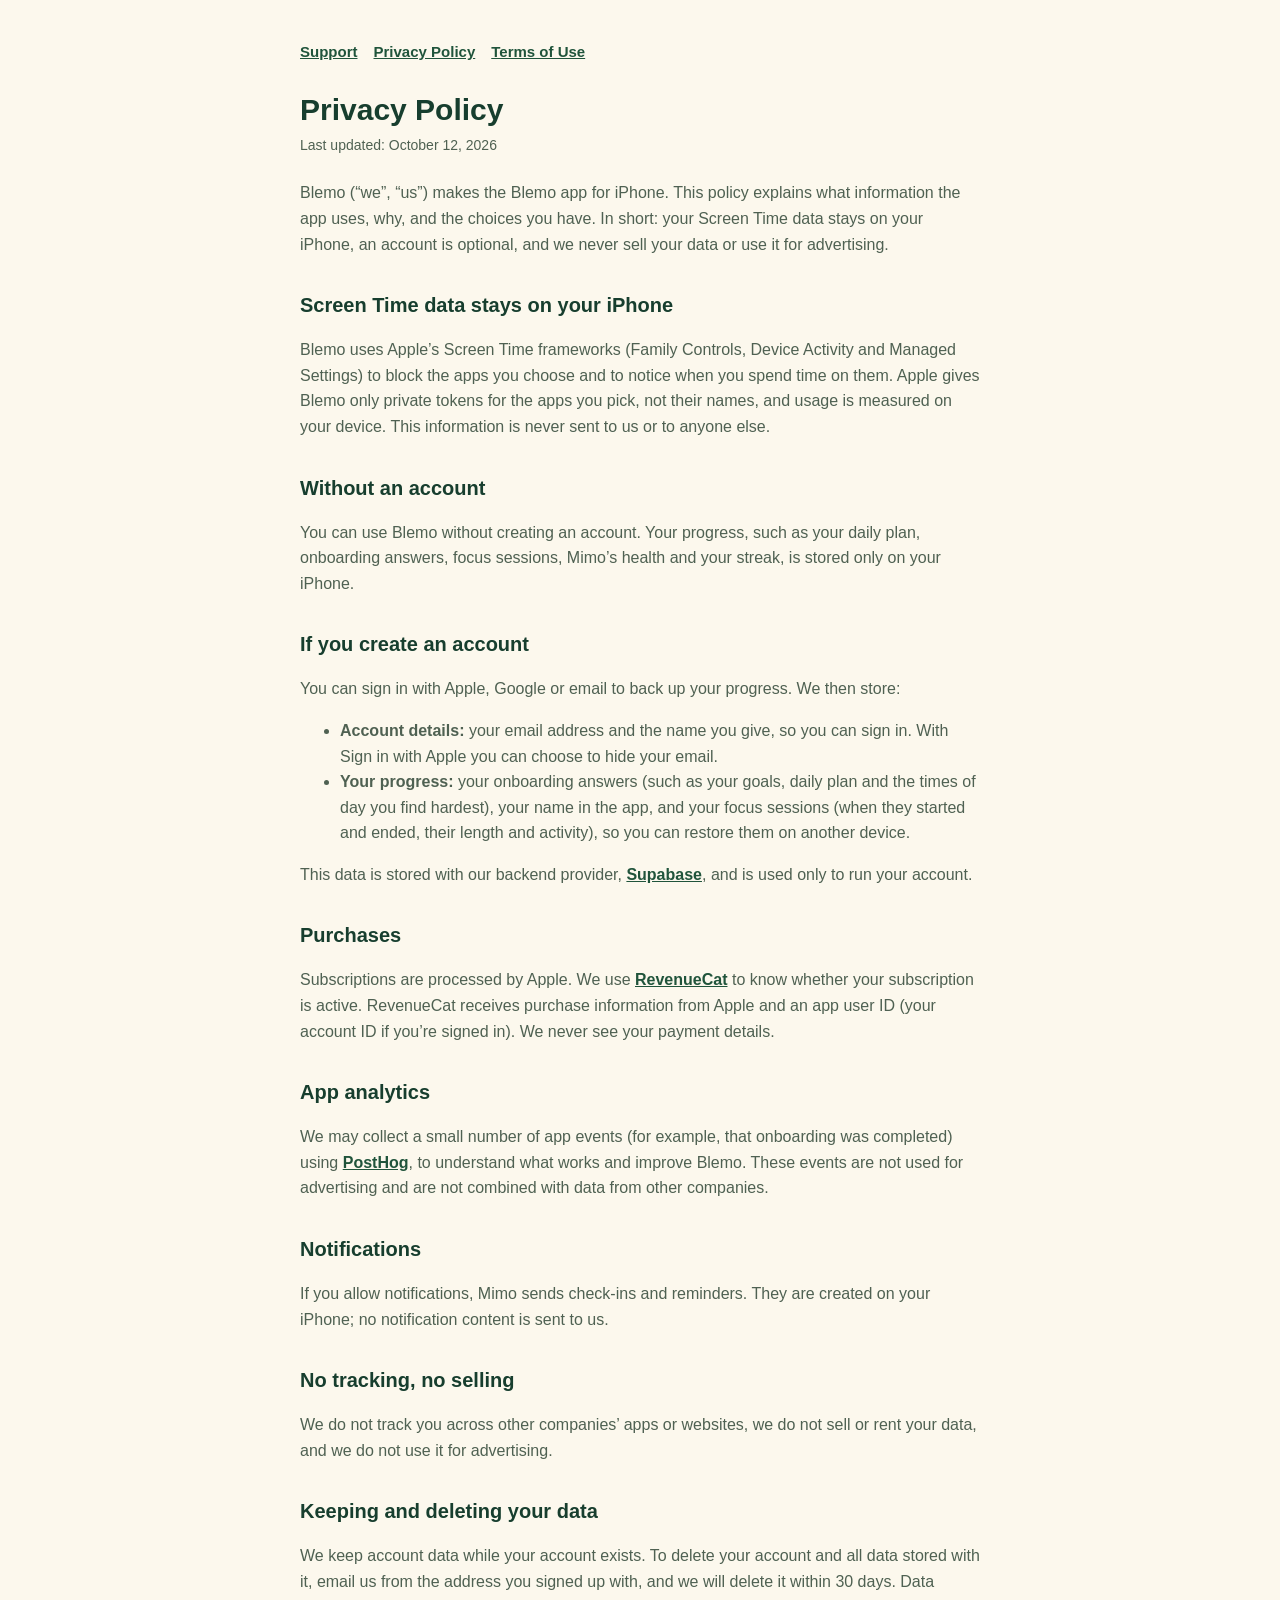
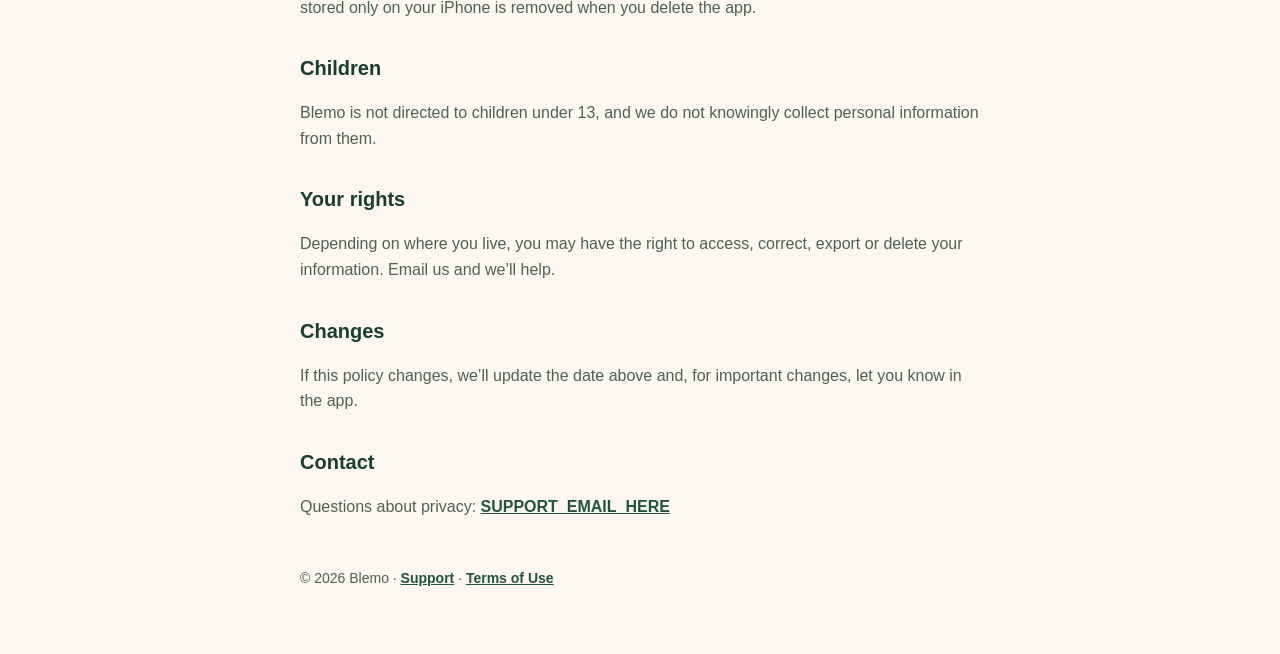
==== privacy/index.html @ 814dfb67 "Blemo support page and privacy policy Co-Authored-By: Claude Opus 5.5 <noreply@anthropic.com>" ====
<!doctype html>
<html lang="en">
<head>
<meta charset="utf-8">
<meta name="viewport" content="width=device-width, initial-scale=1">
<title>Blemo Privacy Policy</title>
<meta name="description" content="How Blemo handles your information.">
<link rel="stylesheet" href="../style.css">
</head>
<body>
<main>
  <nav><a href="../">Support</a><a href="./">Privacy Policy</a><a href="https://www.apple.com/legal/internet-services/itunes/dev/stdeula/">Terms of Use</a></nav>
  <h1>Privacy Policy</h1>
  <p class="updated">Last updated: October 12, 2026</p>

  <p>Blemo (“we”, “us”) makes the Blemo app for iPhone. This policy explains what information the app uses, why, and the choices you have. In short: your Screen Time data stays on your iPhone, an account is optional, and we never sell your data or use it for advertising.</p>

  <h2>Screen Time data stays on your iPhone</h2>
  <p>Blemo uses Apple’s Screen Time frameworks (Family Controls, Device Activity and Managed Settings) to block the apps you choose and to notice when you spend time on them. Apple gives Blemo only private tokens for the apps you pick, not their names, and usage is measured on your device. This information is never sent to us or to anyone else.</p>

  <h2>Without an account</h2>
  <p>You can use Blemo without creating an account. Your progress, such as your daily plan, onboarding answers, focus sessions, Mimo’s health and your streak, is stored only on your iPhone.</p>

  <h2>If you create an account</h2>
  <p>You can sign in with Apple, Google or email to back up your progress. We then store:</p>
  <ul>
    <li><strong>Account details:</strong> your email address and the name you give, so you can sign in. With Sign in with Apple you can choose to hide your email.</li>
    <li><strong>Your progress:</strong> your onboarding answers (such as your goals, daily plan and the times of day you find hardest), your name in the app, and your focus sessions (when they started and ended, their length and activity), so you can restore them on another device.</li>
  </ul>
  <p>This data is stored with our backend provider, <a href="https://supabase.com/privacy">Supabase</a>, and is used only to run your account.</p>

  <h2>Purchases</h2>
  <p>Subscriptions are processed by Apple. We use <a href="https://www.revenuecat.com/privacy">RevenueCat</a> to know whether your subscription is active. RevenueCat receives purchase information from Apple and an app user ID (your account ID if you’re signed in). We never see your payment details.</p>

  <h2>App analytics</h2>
  <p>We may collect a small number of app events (for example, that onboarding was completed) using <a href="https://posthog.com/privacy">PostHog</a>, to understand what works and improve Blemo. These events are not used for advertising and are not combined with data from other companies.</p>

  <h2>Notifications</h2>
  <p>If you allow notifications, Mimo sends check-ins and reminders. They are created on your iPhone; no notification content is sent to us.</p>

  <h2>No tracking, no selling</h2>
  <p>We do not track you across other companies’ apps or websites, we do not sell or rent your data, and we do not use it for advertising.</p>

  <h2>Keeping and deleting your data</h2>
  <p>We keep account data while your account exists. To delete your account and all data stored with it, email us from the address you signed up with, and we will delete it within 30 days. Data stored only on your iPhone is removed when you delete the app.</p>

  <h2>Children</h2>
  <p>Blemo is not directed to children under 13, and we do not knowingly collect personal information from them.</p>

  <h2>Your rights</h2>
  <p>Depending on where you live, you may have the right to access, correct, export or delete your information. Email us and we’ll help.</p>

  <h2>Changes</h2>
  <p>If this policy changes, we’ll update the date above and, for important changes, let you know in the app.</p>

  <h2>Contact</h2>
  <p>Questions about privacy: <a href="mailto:SUPPORT_EMAIL_HERE">SUPPORT_EMAIL_HERE</a></p>

  <footer>© 2026 Blemo · <a href="../">Support</a> · <a href="https://www.apple.com/legal/internet-services/itunes/dev/stdeula/">Terms of Use</a></footer>
</main>
</body>
</html>
---- style.css ----
:root { --bg: #FCF8ED; --ink: #173E2E; --muted: #4F6152; --accent: #20543B; --card: #FFFDF7; --line: #E8E5D8; }
@media (prefers-color-scheme: dark) { :root { --bg: #0C2A1F; --ink: #EDF7E5; --muted: #B8CBB6; --accent: #9FD9A8; --card: #123628; --line: #22493A; } }
* { box-sizing: border-box; }
body { margin: 0; background: var(--bg); color: var(--ink); font: 16px/1.6 -apple-system, BlinkMacSystemFont, "Segoe UI", Roboto, sans-serif; }
main { max-width: 720px; margin: 0 auto; padding: 40px 20px 64px; }
h1 { font-size: 30px; line-height: 1.2; margin: 0 0 6px; }
h2 { font-size: 20px; margin: 32px 0 8px; }
p, li { color: var(--muted); }
a { color: var(--accent); font-weight: 600; }
.updated { font-size: 14px; margin: 0 0 24px; }
.card { background: var(--card); border: 1px solid var(--line); border-radius: 18px; padding: 18px 20px; margin: 16px 0; }
.card p { margin: 0; }
nav { display: flex; gap: 16px; margin-bottom: 28px; font-size: 15px; }
footer { margin-top: 48px; font-size: 14px; color: var(--muted); }
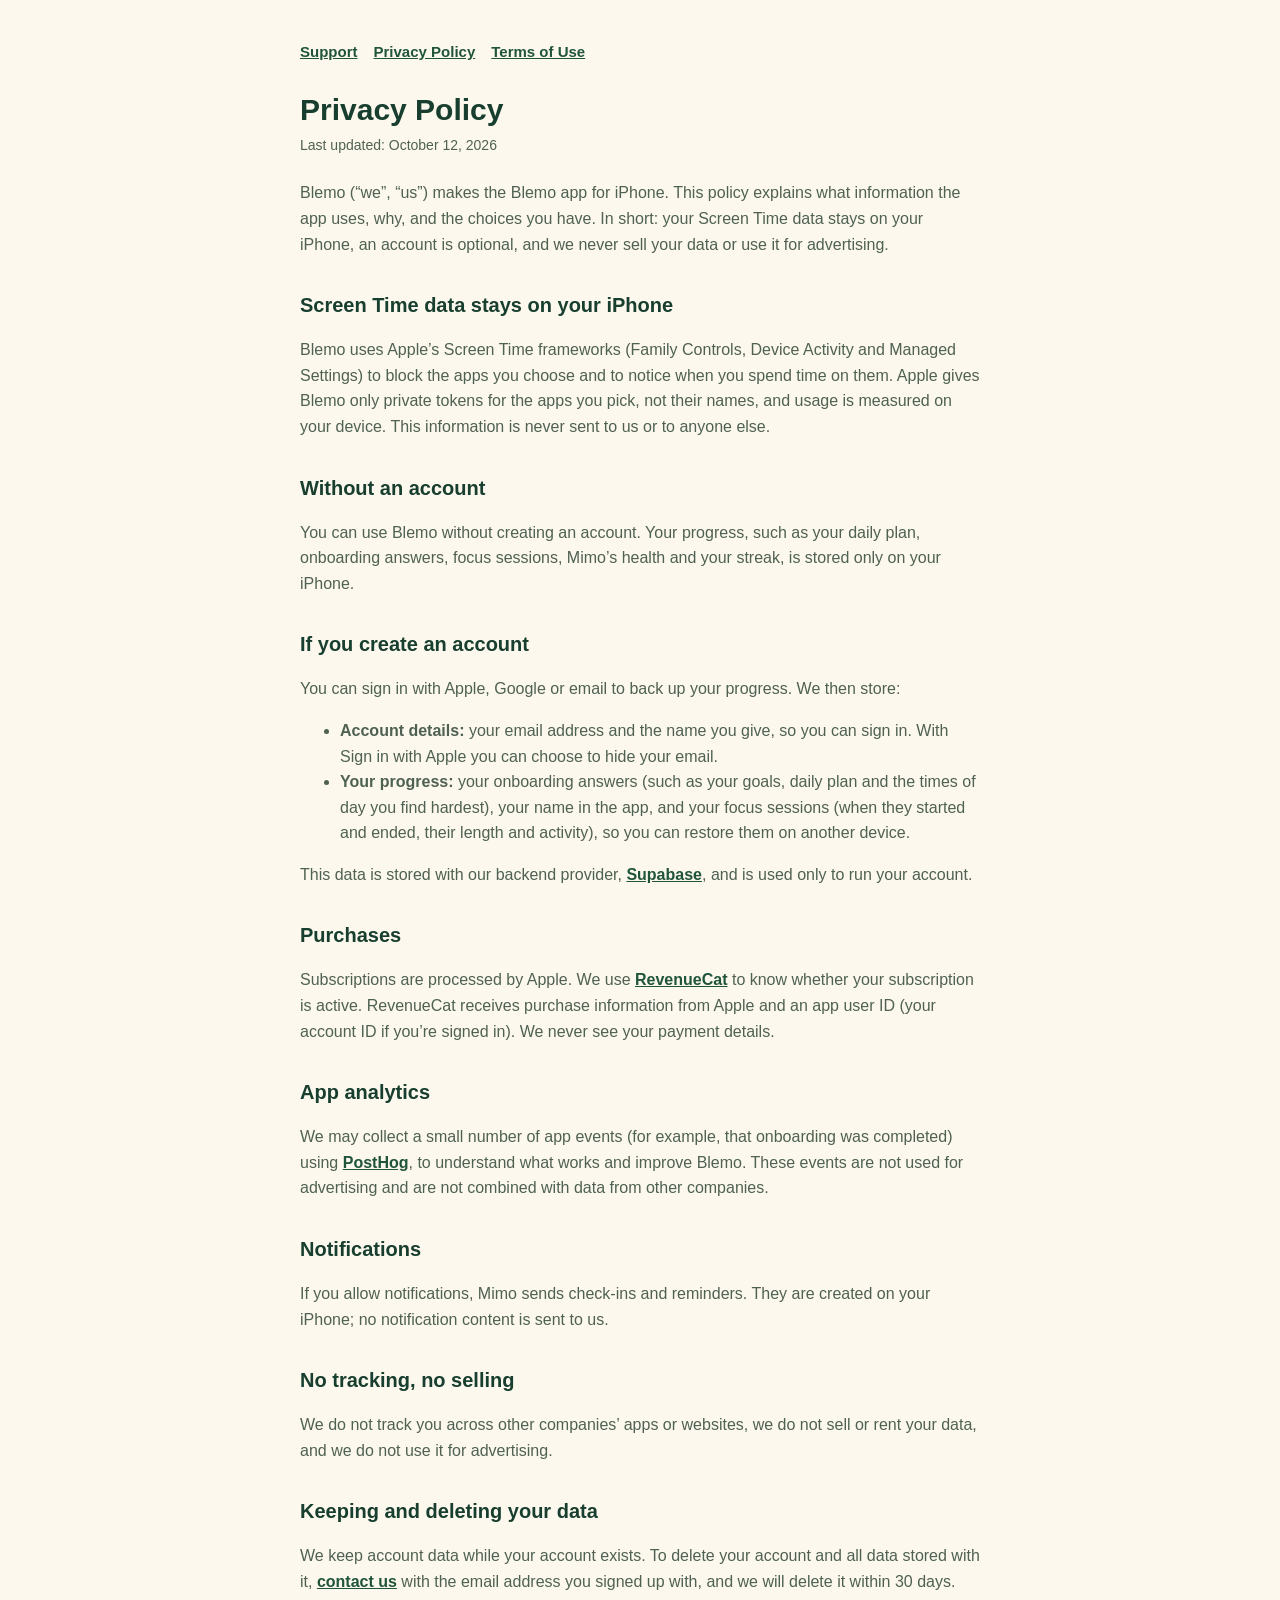
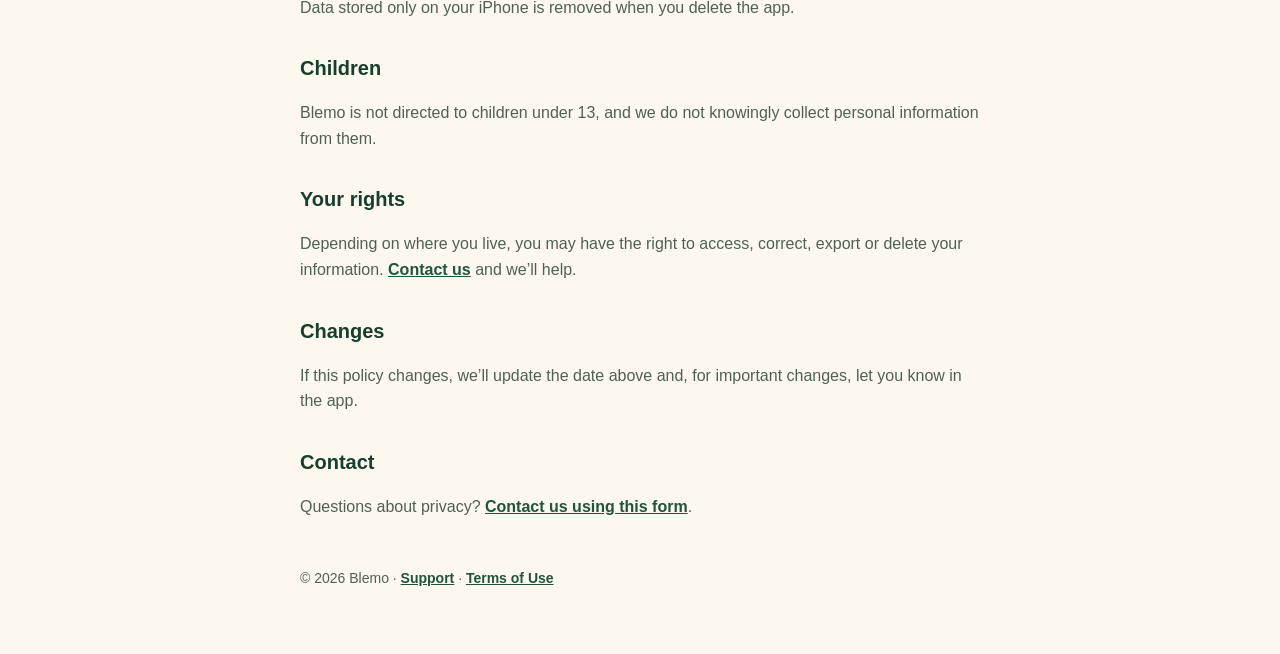
==== commit 701e4c05: "Contact through the Tally form Co-Authored-By: Claude Opus 5.5 <noreply@anthropic.com>" ====
--- a/privacy/index.html
+++ b/privacy/index.html
@@ -42,19 +42,19 @@
   <p>We do not track you across other companies’ apps or websites, we do not sell or rent your data, and we do not use it for advertising.</p>
 
   <h2>Keeping and deleting your data</h2>
-  <p>We keep account data while your account exists. To delete your account and all data stored with it, email us from the address you signed up with, and we will delete it within 30 days. Data stored only on your iPhone is removed when you delete the app.</p>
+  <p>We keep account data while your account exists. To delete your account and all data stored with it, <a href="https://tally.so/r/Zj47zV">contact us</a> with the email address you signed up with, and we will delete it within 30 days. Data stored only on your iPhone is removed when you delete the app.</p>
 
   <h2>Children</h2>
   <p>Blemo is not directed to children under 13, and we do not knowingly collect personal information from them.</p>
 
   <h2>Your rights</h2>
-  <p>Depending on where you live, you may have the right to access, correct, export or delete your information. Email us and we’ll help.</p>
+  <p>Depending on where you live, you may have the right to access, correct, export or delete your information. <a href="https://tally.so/r/Zj47zV">Contact us</a> and we’ll help.</p>
 
   <h2>Changes</h2>
   <p>If this policy changes, we’ll update the date above and, for important changes, let you know in the app.</p>
 
   <h2>Contact</h2>
-  <p>Questions about privacy: <a href="mailto:SUPPORT_EMAIL_HERE">SUPPORT_EMAIL_HERE</a></p>
+  <p>Questions about privacy? <a href="https://tally.so/r/Zj47zV">Contact us using this form</a>.</p>
 
   <footer>© 2026 Blemo · <a href="../">Support</a> · <a href="https://www.apple.com/legal/internet-services/itunes/dev/stdeula/">Terms of Use</a></footer>
 </main>
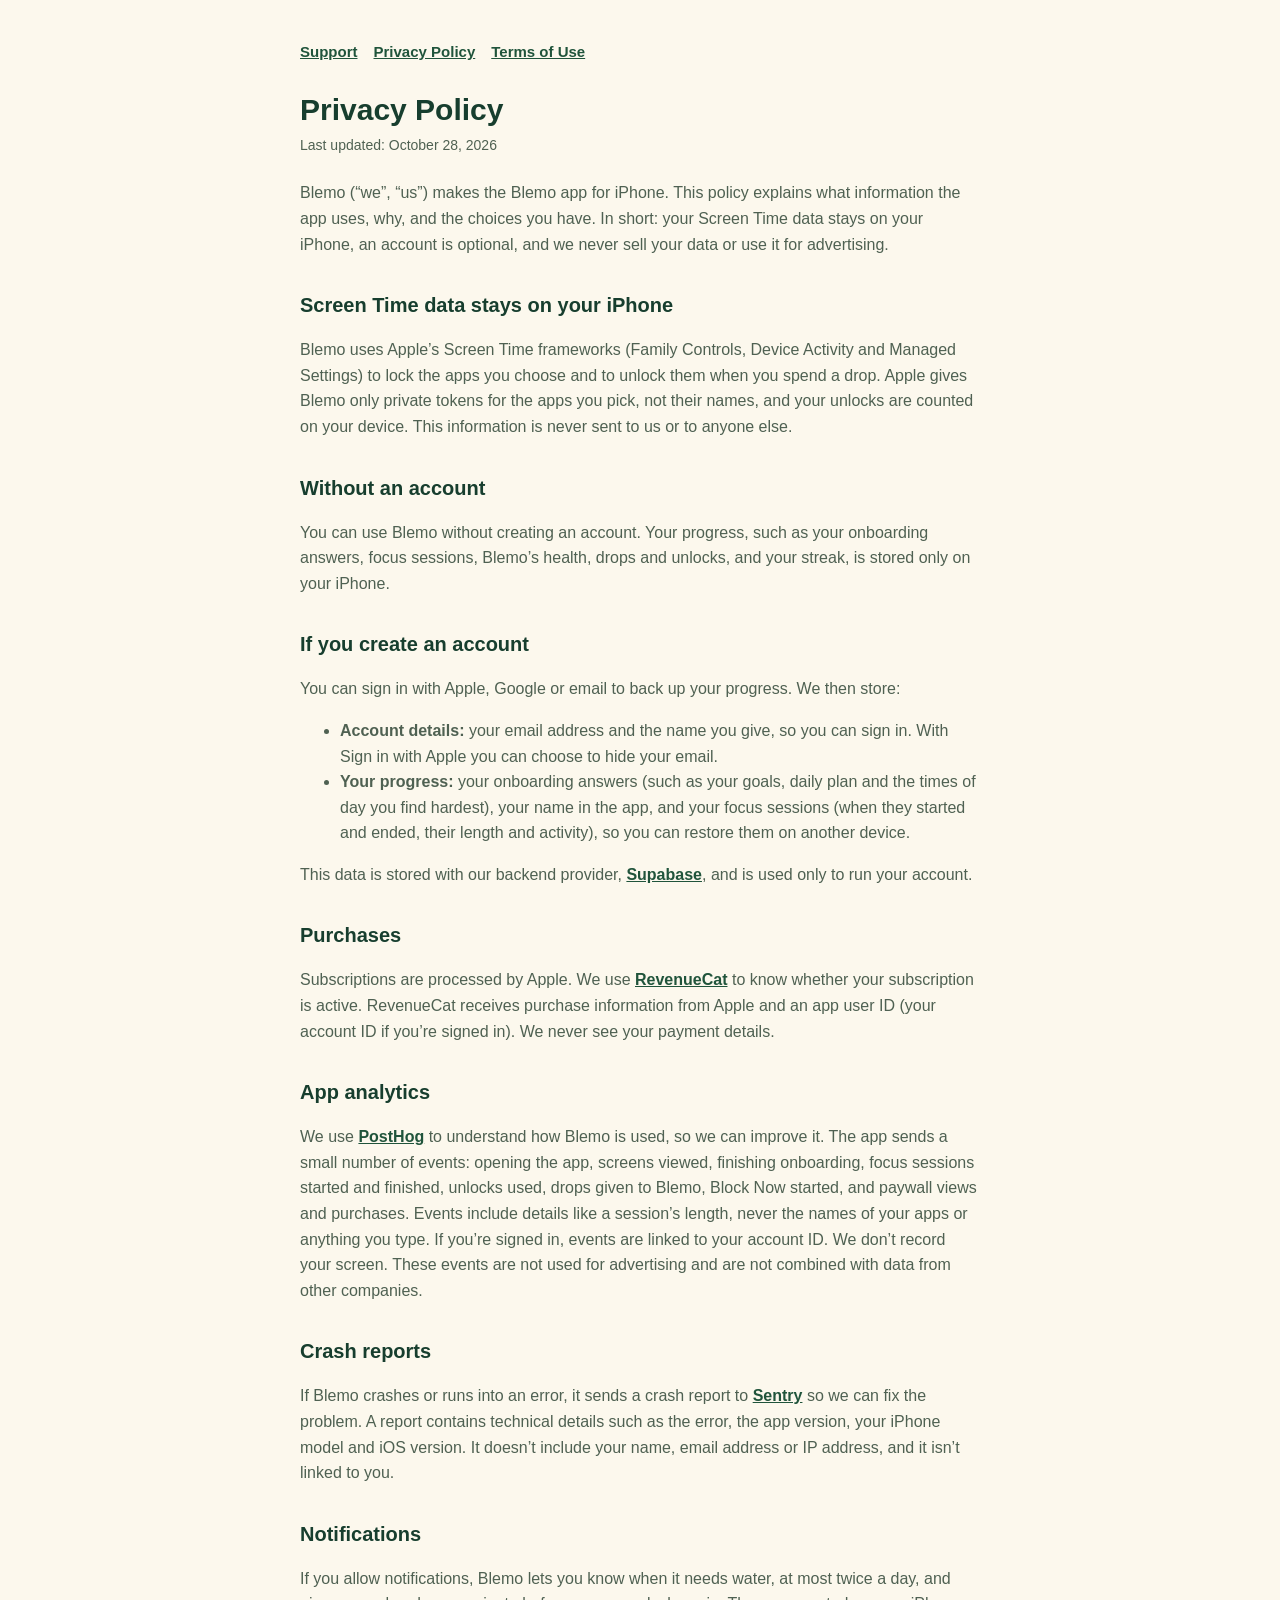
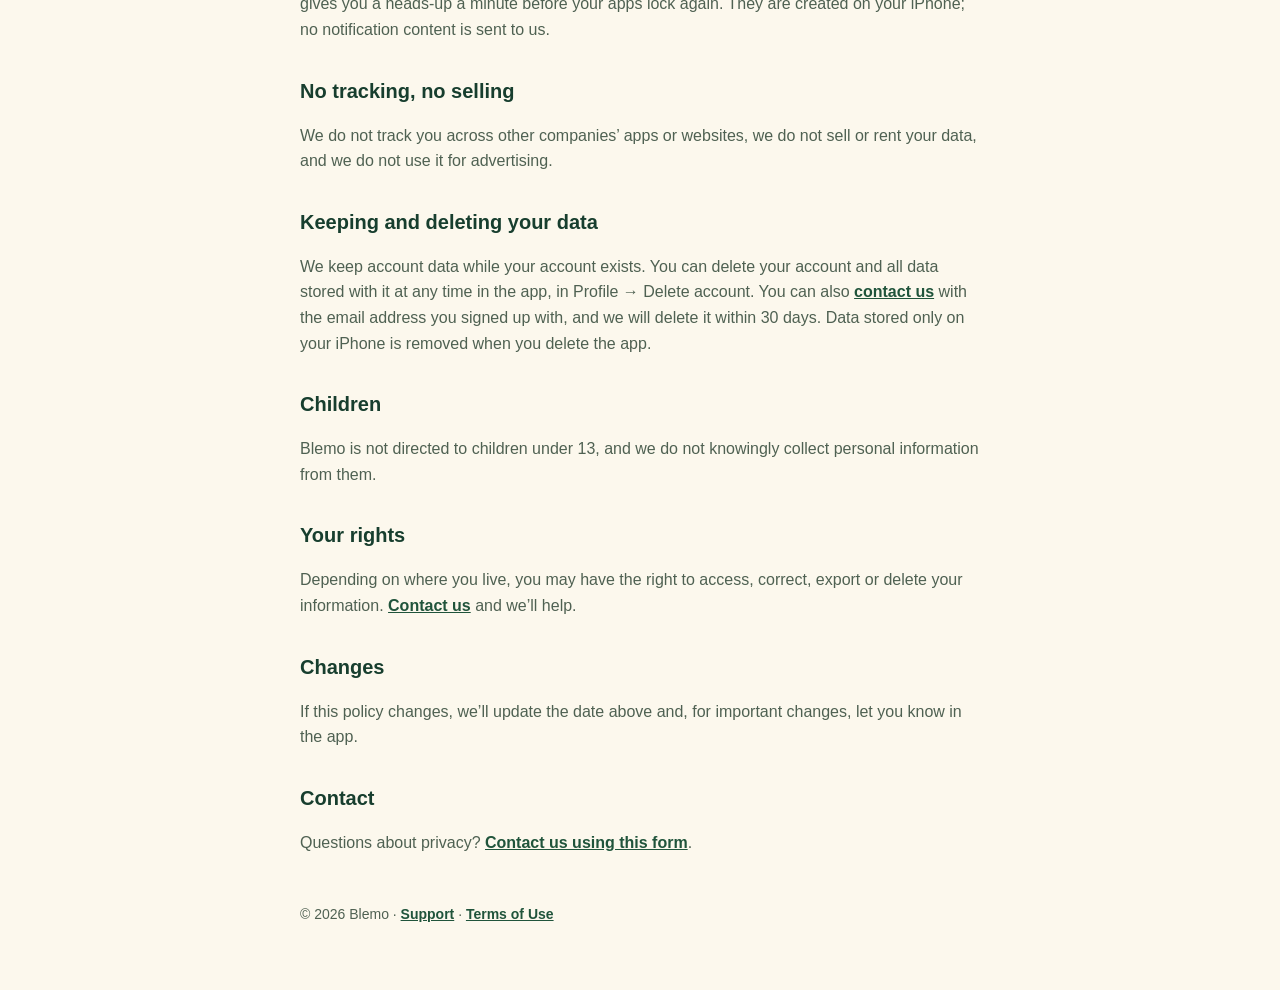
==== commit be0a9652: "Privacy policy: list analytics events, add Sentry crash reports, in-app account deletion; support pa" ====
--- a/privacy/index.html
+++ b/privacy/index.html
@@ -11,15 +11,15 @@
 <main>
   <nav><a href="../">Support</a><a href="./">Privacy Policy</a><a href="https://www.apple.com/legal/internet-services/itunes/dev/stdeula/">Terms of Use</a></nav>
   <h1>Privacy Policy</h1>
-  <p class="updated">Last updated: October 12, 2026</p>
+  <p class="updated">Last updated: October 28, 2026</p>
 
   <p>Blemo (“we”, “us”) makes the Blemo app for iPhone. This policy explains what information the app uses, why, and the choices you have. In short: your Screen Time data stays on your iPhone, an account is optional, and we never sell your data or use it for advertising.</p>
 
   <h2>Screen Time data stays on your iPhone</h2>
-  <p>Blemo uses Apple’s Screen Time frameworks (Family Controls, Device Activity and Managed Settings) to block the apps you choose and to notice when you spend time on them. Apple gives Blemo only private tokens for the apps you pick, not their names, and usage is measured on your device. This information is never sent to us or to anyone else.</p>
+  <p>Blemo uses Apple’s Screen Time frameworks (Family Controls, Device Activity and Managed Settings) to lock the apps you choose and to unlock them when you spend a drop. Apple gives Blemo only private tokens for the apps you pick, not their names, and your unlocks are counted on your device. This information is never sent to us or to anyone else.</p>
 
   <h2>Without an account</h2>
-  <p>You can use Blemo without creating an account. Your progress, such as your daily plan, onboarding answers, focus sessions, Mimo’s health and your streak, is stored only on your iPhone.</p>
+  <p>You can use Blemo without creating an account. Your progress, such as your onboarding answers, focus sessions, Blemo’s health, drops and unlocks, and your streak, is stored only on your iPhone.</p>
 
   <h2>If you create an account</h2>
   <p>You can sign in with Apple, Google or email to back up your progress. We then store:</p>
@@ -33,16 +33,19 @@
   <p>Subscriptions are processed by Apple. We use <a href="https://www.revenuecat.com/privacy">RevenueCat</a> to know whether your subscription is active. RevenueCat receives purchase information from Apple and an app user ID (your account ID if you’re signed in). We never see your payment details.</p>
 
   <h2>App analytics</h2>
-  <p>We may collect a small number of app events (for example, that onboarding was completed) using <a href="https://posthog.com/privacy">PostHog</a>, to understand what works and improve Blemo. These events are not used for advertising and are not combined with data from other companies.</p>
+  <p>We use <a href="https://posthog.com/privacy">PostHog</a> to understand how Blemo is used, so we can improve it. The app sends a small number of events: opening the app, screens viewed, finishing onboarding, focus sessions started and finished, unlocks used, drops given to Blemo, Block Now started, and paywall views and purchases. Events include details like a session’s length, never the names of your apps or anything you type. If you’re signed in, events are linked to your account ID. We don’t record your screen. These events are not used for advertising and are not combined with data from other companies.</p>
+
+  <h2>Crash reports</h2>
+  <p>If Blemo crashes or runs into an error, it sends a crash report to <a href="https://sentry.io/privacy/">Sentry</a> so we can fix the problem. A report contains technical details such as the error, the app version, your iPhone model and iOS version. It doesn’t include your name, email address or IP address, and it isn’t linked to you.</p>
 
   <h2>Notifications</h2>
-  <p>If you allow notifications, Mimo sends check-ins and reminders. They are created on your iPhone; no notification content is sent to us.</p>
+  <p>If you allow notifications, Blemo lets you know when it needs water, at most twice a day, and gives you a heads-up a minute before your apps lock again. They are created on your iPhone; no notification content is sent to us.</p>
 
   <h2>No tracking, no selling</h2>
   <p>We do not track you across other companies’ apps or websites, we do not sell or rent your data, and we do not use it for advertising.</p>
 
   <h2>Keeping and deleting your data</h2>
-  <p>We keep account data while your account exists. To delete your account and all data stored with it, <a href="https://tally.so/r/Zj47zV">contact us</a> with the email address you signed up with, and we will delete it within 30 days. Data stored only on your iPhone is removed when you delete the app.</p>
+  <p>We keep account data while your account exists. You can delete your account and all data stored with it at any time in the app, in Profile → Delete account. You can also <a href="https://tally.so/r/Zj47zV">contact us</a> with the email address you signed up with, and we will delete it within 30 days. Data stored only on your iPhone is removed when you delete the app.</p>
 
   <h2>Children</h2>
   <p>Blemo is not directed to children under 13, and we do not knowingly collect personal information from them.</p>
